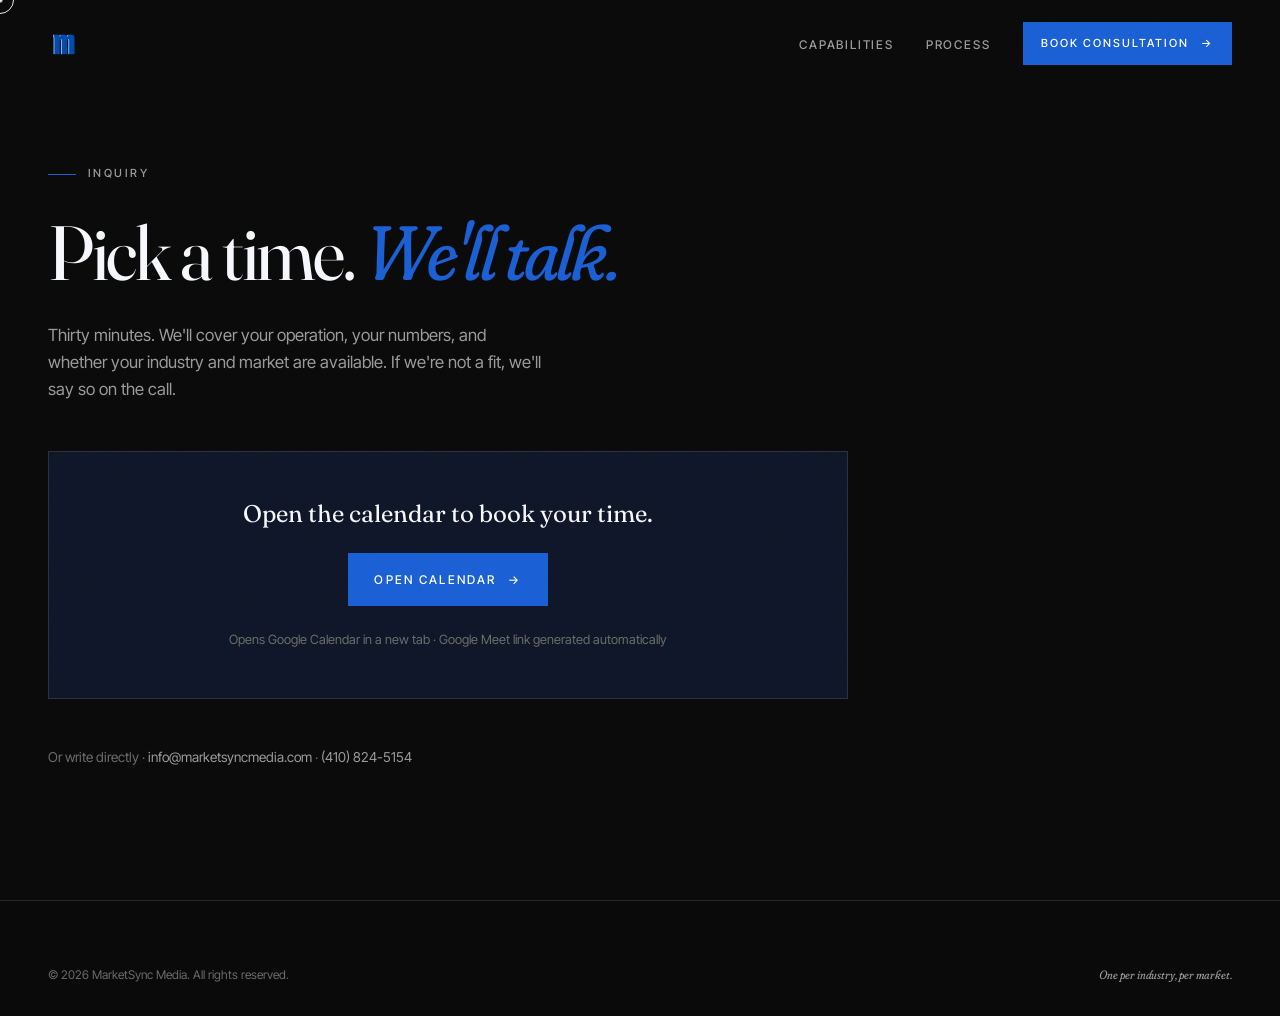
==== book.html @ 50beb219 "Initial commit" ====
<!DOCTYPE html>
<html lang="en">
<head>
  <meta charset="UTF-8">
  <meta name="viewport" content="width=device-width, initial-scale=1.0">
  <title>Book a Consultation — MarketSync Media</title>
  <link rel="icon" type="image/png" href="images/logo-m.png">
  <link rel="stylesheet" href="css/style.css">
</head>
<body>

  <div class="cursor-dot" aria-hidden="true"></div>
  <div class="cursor-ring" aria-hidden="true"></div>
  <div class="grain" aria-hidden="true"></div>

  <nav class="site-nav">
    <a href="index.html" class="nav-wordmark" aria-label="MarketSync Media">
      <img src="images/logo-m.png" alt="" class="nav-logo-mark" width="36" height="36">
    </a>
    <ul class="nav-links">
      <li><a href="index.html#capabilities">Capabilities</a></li>
      <li><a href="index.html#process">Process</a></li>
      <li><a href="book.html" class="btn btn--primary nav-cta">Book Consultation <span class="arrow">→</span></a></li>
    </ul>
    <button class="nav-hamburger" aria-label="Open menu"><span></span><span></span></button>
  </nav>

  <div class="mobile-menu">
    <ul class="mobile-menu-links">
      <li><a href="index.html">Home</a></li>
      <li><a href="index.html#capabilities">Capabilities</a></li>
      <li><a href="index.html#process">Process</a></li>
      <li><a href="book.html">Book Consultation</a></li>
    </ul>
    <div class="mobile-menu-footer">
      info@marketsyncmedia.com · (410) 824-5154
    </div>
  </div>

  <section class="section--ink" style="min-height: 100vh; display: flex; align-items: center; padding-top: 8rem;">
    <div class="container reveal">
      <span class="eyebrow"><span class="dash"></span>Inquiry</span>
      <h1 style="font-family: var(--font-display); font-size: clamp(2.5rem, 6vw, 5.5rem); line-height: 0.98; letter-spacing: -0.03em; margin: 2rem 0; max-width: 18ch;">
        Pick a time. <em class="italic accent">We'll talk.</em>
      </h1>
      <p style="font-size: 1.05rem; color: var(--text-muted); max-width: 50ch; line-height: 1.6; margin-bottom: 3rem;">
        Thirty minutes. We'll cover your operation, your numbers, and whether your industry and market are available. If we're not a fit, we'll say so on the call.
      </p>

      <div style="max-width: 800px; border: 1px solid var(--line); padding: 3rem; background: var(--ink-soft); text-align: center;">
        <p style="font-family: var(--font-display); font-size: 1.5rem; margin-bottom: 1.5rem; line-height: 1.2;">Open the calendar to book your time.</p>
        <a href="https://calendar.app.google/Ds8aKNhHqWmzPbqA7" target="_blank" rel="noopener" class="btn btn--primary">Open Calendar <span class="arrow">→</span></a>
        <p style="font-size: 0.8rem; color: var(--text-soft); margin-top: 1.5rem;">Opens Google Calendar in a new tab · Google Meet link generated automatically</p>
      </div>

      <div style="margin-top: 3rem; font-size: 0.85rem; color: var(--text-soft);">
        Or write directly · <a href="mailto:info@marketsyncmedia.com" style="color: var(--text-muted); border-bottom: 1px solid transparent;">info@marketsyncmedia.com</a> · <a href="tel:+14108245154" style="color: var(--text-muted); border-bottom: 1px solid transparent;">(410) 824-5154</a>
      </div>
    </div>
  </section>

  <footer class="site-footer">
    <div class="container">
      <div class="footer-bottom" style="border-top: none; padding-top: 0;">
        <div>© 2026 MarketSync Media. All rights reserved.</div>
        <div class="right">One per industry, per market.</div>
      </div>
    </div>
  </footer>

  <script src="js/main.js"></script>
</body>
</html>
---- css/style.css ----
@import url('https://fonts.googleapis.com/css2?family=Fraunces:ital,opsz,wght@0,9..144,300..700;1,9..144,300..700&family=Inter+Tight:wght@300;400;500;600&display=swap');

:root {
  --ink: #0a0a0a;
  --ink-soft: #0f1628;
  --paper: #f5f7fc;
  --bone: #e3eaf5;
  --accent: #1a5fd4;
  --accent-bright: #6eb5ff;
  --accent-deep: #0d2d6b;
  --text-inverse: #f5f7fc;
  --text-muted: #9a9a9a;
  --text-soft: #6b6b6b;
  --line: rgba(245, 247, 252, 0.12);
  --line-paper: rgba(15, 15, 15, 0.1);

  --font-display: 'Fraunces', serif;
  --font-body: 'Inter Tight', system-ui, sans-serif;

  --ease: cubic-bezier(0.16, 1, 0.3, 1);
  --ease-smooth: cubic-bezier(0.25, 1, 0.5, 1);

  --container: 1320px;
}

*, *::before, *::after {
  box-sizing: border-box;
  margin: 0;
  padding: 0;
}

html {
  scroll-behavior: smooth;
}

body {
  background:
    radial-gradient(1200px 700px at 15% -10%, rgba(110, 181, 255, 0.16), transparent 60%),
    radial-gradient(900px 600px at 85% 0%, rgba(26, 95, 212, 0.14), transparent 55%),
    linear-gradient(180deg, var(--ink) 0%, var(--ink-soft) 100%);
  color: var(--text-inverse);
  font-family: var(--font-body);
  font-weight: 400;
  font-size: 1rem;
  line-height: 1.6;
  -webkit-font-smoothing: antialiased;
  -moz-osx-font-smoothing: grayscale;
  overflow-x: hidden;
  cursor: none;
}

body.is-menu-open {
  overflow: hidden;
}

button {
  background: none;
  border: none;
  font-family: inherit;
  cursor: none;
  color: inherit;
}

a {
  color: inherit;
  text-decoration: none;
  cursor: none;
}

/* ─── CUSTOM CURSOR ─── */
.cursor-dot, .cursor-ring {
  position: fixed;
  top: 0;
  left: 0;
  pointer-events: none;
  z-index: 9999;
  border-radius: 50%;
  transform: translate(-50%, -50%);
  mix-blend-mode: difference;
}

.cursor-dot {
  width: 5px;
  height: 5px;
  background: var(--paper);
  transition: width 0.2s var(--ease-smooth), height 0.2s var(--ease-smooth);
}

.cursor-ring {
  width: 28px;
  height: 28px;
  border: 1px solid var(--paper);
  transition: width 0.4s var(--ease), height 0.4s var(--ease), transform 0.1s var(--ease-smooth);
}

.cursor-ring.is-hover {
  width: 52px;
  height: 52px;
  border-color: var(--accent);
}

.cursor-dot.is-hover {
  width: 0;
  height: 0;
}

@media (max-width: 968px) {
  .cursor-dot, .cursor-ring { display: none; }
  body, button, a { cursor: auto; }
}

/* ─── GRAIN ─── */
.grain {
  position: fixed;
  inset: 0;
  pointer-events: none;
  z-index: 9000;
  opacity: 0.04;
  mix-blend-mode: overlay;
  background-image: url("data:image/svg+xml,%3Csvg viewBox='0 0 400 400' xmlns='http://www.w3.org/2000/svg'%3E%3Cfilter id='n'%3E%3CfeTurbulence type='fractalNoise' baseFrequency='0.95' numOctaves='2' stitchTiles='stitch'/%3E%3C/filter%3E%3Crect width='100%25' height='100%25' filter='url(%23n)'/%3E%3C/svg%3E");
}

/* ─── TYPOGRAPHY ─── */
h1, h2, h3, h4 {
  font-family: var(--font-display);
  font-weight: 400;
  line-height: 0.98;
  letter-spacing: -0.02em;
  font-variation-settings: "opsz" 144;
}

.eyebrow {
  font-family: var(--font-body);
  font-size: 0.7rem;
  font-weight: 500;
  letter-spacing: 0.22em;
  text-transform: uppercase;
  color: var(--text-muted);
  display: inline-flex;
  align-items: center;
  gap: 0.75rem;
}

.eyebrow .dash {
  width: 28px;
  height: 1px;
  background: var(--accent);
}

.section--paper .eyebrow { color: var(--text-soft); }

.italic {
  font-style: italic;
  font-variation-settings: "opsz" 144, "SOFT" 100;
}

.accent { color: var(--accent); }

/* ─── LAYOUT ─── */
.container {
  width: 100%;
  max-width: var(--container);
  margin: 0 auto;
  padding: 0 clamp(1.5rem, 4vw, 3rem);
}

section {
  padding: clamp(4rem, 8vw, 8rem) 0;
}

.section--ink { background: var(--ink); color: var(--text-inverse); }
.section--paper { background: var(--paper); color: var(--ink); }

/* ─── BUTTONS ─── */
.btn {
  display: inline-flex;
  align-items: center;
  gap: 0.75rem;
  padding: 1rem 1.6rem;
  font-family: var(--font-body);
  font-size: 0.75rem;
  font-weight: 500;
  letter-spacing: 0.18em;
  text-transform: uppercase;
  border: 1px solid transparent;
  position: relative;
  overflow: hidden;
  transition: color 0.4s var(--ease-smooth);
  white-space: nowrap;
}

.btn::before, .btn::after {
  content: '';
  position: absolute;
  inset: 0;
  z-index: -1;
  transition: transform 0.5s var(--ease);
}

.btn::before { background: var(--paper); transform: translateY(0); }
.btn::after { background: var(--accent); transform: translateY(101%); }

.btn:hover::before { transform: translateY(-101%); }
.btn:hover::after { transform: translateY(0); }

.btn--primary::before,
.btn--primary::after,
.btn--ghost::before,
.btn--ghost::after {
  display: none;
}

.btn--primary {
  background: #1a5fd4;
  color: #fff;
  border-color: transparent;
  transition: background 0.35s var(--ease-smooth), color 0.35s var(--ease-smooth);
}

.btn--primary:hover {
  background: #6eb5ff;
  color: #fff;
}

.btn--ghost {
  border: 1px solid #1a5fd4;
  color: #1a5fd4;
  background: transparent;
  transition: border-color 0.35s var(--ease-smooth), color 0.35s var(--ease-smooth);
}

.btn--ghost:hover {
  border-color: #6eb5ff;
  color: #6eb5ff;
}

.btn .arrow {
  display: inline-block;
  transition: transform 0.4s var(--ease-smooth);
}

.btn:hover .arrow { transform: translateX(3px); }

.text-link {
  display: inline-flex;
  align-items: center;
  gap: 0.5rem;
  font-size: 0.8125rem;
  font-weight: 500;
  letter-spacing: 0.1em;
  text-transform: uppercase;
  border-bottom: 1px solid currentColor;
  padding-bottom: 0.25rem;
  transition: color 0.3s, gap 0.3s var(--ease-smooth);
}

.text-link:hover { color: var(--accent); gap: 0.875rem; }

/* ─── NAV ─── */
.site-nav {
  position: fixed;
  top: 0;
  left: 0;
  right: 0;
  z-index: 1000;
  padding: 1.4rem clamp(1.5rem, 4vw, 3rem);
  display: flex;
  align-items: center;
  justify-content: space-between;
  transition: background 0.5s var(--ease-smooth), backdrop-filter 0.5s, padding 0.4s var(--ease-smooth), border-color 0.5s;
  border-bottom: 1px solid transparent;
}

.site-nav.is-scrolled {
  background: rgba(10, 10, 10, 0.78);
  backdrop-filter: blur(18px) saturate(140%);
  -webkit-backdrop-filter: blur(18px) saturate(140%);
  padding: 0.85rem clamp(1.5rem, 4vw, 3rem);
  border-bottom-color: var(--line);
}

.nav-wordmark {
  display: flex;
  align-items: center;
  flex-shrink: 0;
}

.nav-logo-mark {
  display: block;
  height: 32px;
  width: auto;
}

.nav-links {
  display: flex;
  align-items: center;
  gap: 2rem;
  list-style: none;
}

.nav-links a:not(.btn) {
  font-size: 0.75rem;
  font-weight: 500;
  letter-spacing: 0.15em;
  text-transform: uppercase;
  color: var(--text-muted);
  position: relative;
  padding: 0.5rem 0;
  transition: color 0.3s;
}

.nav-links a:not(.btn)::after {
  content: '';
  position: absolute;
  bottom: 0;
  left: 0;
  width: 0;
  height: 1px;
  background: var(--accent);
  transition: width 0.4s var(--ease-smooth);
}

.nav-links a:not(.btn):hover { color: var(--paper); }
.nav-links a:not(.btn):hover::after { width: 100%; }

.nav-cta { padding: 0.7rem 1.1rem; font-size: 0.7rem; }

.nav-hamburger {
  display: none;
  width: 32px;
  height: 32px;
  position: relative;
  z-index: 1100;
}

.nav-hamburger span {
  position: absolute;
  left: 6px;
  right: 6px;
  height: 1px;
  background: var(--paper);
  transition: transform 0.4s var(--ease), opacity 0.3s;
}

.nav-hamburger span:nth-child(1) { top: 12px; }
.nav-hamburger span:nth-child(2) { top: 20px; }

body.is-menu-open .nav-hamburger span:nth-child(1) {
  transform: translateY(4px) rotate(45deg);
}
body.is-menu-open .nav-hamburger span:nth-child(2) {
  transform: translateY(-4px) rotate(-45deg);
}

.mobile-menu {
  position: fixed;
  inset: 0;
  background: var(--ink);
  z-index: 1050;
  display: flex;
  flex-direction: column;
  justify-content: center;
  padding: clamp(2rem, 6vw, 4rem);
  transform: translateY(-100%);
  transition: transform 0.7s var(--ease);
}

body.is-menu-open .mobile-menu { transform: translateY(0); }

.mobile-menu-links {
  list-style: none;
  display: flex;
  flex-direction: column;
  gap: 1.25rem;
}

.mobile-menu-links a {
  font-family: var(--font-display);
  font-size: clamp(2.25rem, 9vw, 4.5rem);
  line-height: 1;
  letter-spacing: -0.03em;
  color: var(--paper);
  transition: color 0.4s;
}

.mobile-menu-links a:hover { color: var(--accent); }

.mobile-menu-footer {
  margin-top: auto;
  padding-top: 2rem;
  border-top: 1px solid var(--line);
  font-size: 0.85rem;
  color: var(--text-muted);
}

@media (max-width: 868px) {
  .nav-links { display: none; }
  .nav-hamburger { display: block; }
}

/* ════════════════════════════════════════════════
   HERO — small, precise, institutional
   ════════════════════════════════════════════════ */
.hero {
  min-height: 92vh;
  display: flex;
  flex-direction: column;
  justify-content: center;
  position: relative;
  padding: clamp(8rem, 14vw, 12rem) 0 clamp(4rem, 8vw, 8rem);
  overflow: hidden;
}

.hero-grid-bg {
  position: absolute;
  inset: 0;
  background-image:
    linear-gradient(to right, rgba(26, 95, 212, 0.05) 1px, transparent 1px),
    linear-gradient(to bottom, rgba(110, 181, 255, 0.04) 1px, transparent 1px);
  background-size: 60px 60px;
  pointer-events: none;
  mask-image: radial-gradient(ellipse at center, black 0%, transparent 75%);
}

.hero-top {
  display: flex;
  align-items: center;
  justify-content: space-between;
  margin-bottom: clamp(3rem, 6vw, 5rem);
  flex-wrap: wrap;
  gap: 1rem;
  position: relative;
  z-index: 2;
}

.hero-meta {
  font-size: 0.7rem;
  letter-spacing: 0.2em;
  text-transform: uppercase;
  color: var(--text-muted);
  display: flex;
  align-items: center;
  gap: 1rem;
}

.hero-meta .dot {
  width: 5px;
  height: 5px;
  background: var(--accent);
  border-radius: 50%;
  animation: pulse 2.4s var(--ease) infinite;
}

@keyframes pulse {
  0%, 100% { opacity: 1; transform: scale(1); }
  50% { opacity: 0.4; transform: scale(0.7); }
}

.hero-content {
  position: relative;
  z-index: 2;
}

.hero h1 {
  font-size: clamp(2.5rem, 7.5vw, 7.5rem);
  line-height: 0.95;
  letter-spacing: -0.03em;
  font-weight: 400;
  margin-bottom: clamp(2rem, 3.5vw, 3rem);
  max-width: 20ch;
}

.hero h1 .line { display: block; overflow: hidden; }
.hero h1 .line-inner {
  display: block;
  transform: translateY(110%);
  animation: rise 1.1s var(--ease) forwards;
}

.hero h1 .line:nth-child(1) .line-inner { animation-delay: 0.1s; }
.hero h1 .line:nth-child(2) .line-inner { animation-delay: 0.22s; }

@keyframes rise {
  to { transform: translateY(0); }
}

.hero h1 em {
  font-style: italic;
  color: var(--accent);
  font-variation-settings: "opsz" 144, "SOFT" 100;
}

.hero-bottom {
  display: grid;
  grid-template-columns: 1fr auto;
  gap: clamp(2rem, 5vw, 5rem);
  align-items: end;
  margin-top: clamp(2rem, 3vw, 3rem);
  opacity: 0;
  animation: fadeIn 1s var(--ease-smooth) 0.6s forwards;
}

@keyframes fadeIn { to { opacity: 1; } }

.hero-lede {
  font-size: clamp(1rem, 1.1vw, 1.15rem);
  line-height: 1.55;
  color: var(--text-muted);
  max-width: 44ch;
  font-weight: 300;
}

@media (max-width: 768px) {
  .hero-bottom { grid-template-columns: 1fr; }
}

.hero-side {
  position: absolute;
  right: clamp(1rem, 3vw, 2rem);
  bottom: 2rem;
  font-size: 0.65rem;
  letter-spacing: 0.3em;
  text-transform: uppercase;
  color: var(--text-soft);
  writing-mode: vertical-rl;
  transform: rotate(180deg);
}

@media (max-width: 968px) {
  .hero-side { display: none; }
}

/* ════════════════════════════════════════════════
   CLIENT STRIP (Marquee of real names)
   ════════════════════════════════════════════════ */
.client-strip {
  border-top: 1px solid var(--line);
  border-bottom: 1px solid var(--line);
  padding: 1.5rem 0;
  overflow: hidden;
  background: var(--ink);
}

.client-strip-inner {
  display: flex;
  align-items: center;
  gap: 4rem;
  padding-left: 4rem;
}

.client-strip-label {
  font-size: 0.65rem;
  letter-spacing: 0.25em;
  text-transform: uppercase;
  color: var(--text-soft);
  white-space: nowrap;
  flex-shrink: 0;
}

.client-marquee {
  overflow: hidden;
  flex: 1;
}

.client-marquee-track {
  display: flex;
  gap: 3rem;
  white-space: nowrap;
  animation: scroll 45s linear infinite;
  font-family: var(--font-display);
  font-size: clamp(1.1rem, 1.6vw, 1.5rem);
  letter-spacing: -0.01em;
  color: var(--text-muted);
}

.client-marquee-track .item {
  display: inline-flex;
  align-items: center;
  gap: 3rem;
}

.client-marquee-track .sep {
  width: 5px;
  height: 5px;
  background: var(--accent);
  border-radius: 50%;
  flex-shrink: 0;
}

@keyframes scroll {
  from { transform: translateX(0); }
  to { transform: translateX(-50%); }
}

/* ════════════════════════════════════════════════
   PROOF — 3 stat tiles
   ════════════════════════════════════════════════ */
.proof {
  padding: clamp(5rem, 9vw, 9rem) 0;
}

.proof-head {
  display: grid;
  grid-template-columns: 1fr auto;
  gap: 2rem;
  align-items: end;
  margin-bottom: clamp(3rem, 5vw, 4.5rem);
}

.proof-head h2 {
  font-size: clamp(2rem, 4.5vw, 4rem);
  max-width: 18ch;
  line-height: 1;
}

.proof-head h2 em {
  font-style: italic;
  color: var(--accent);
  font-variation-settings: "opsz" 144, "SOFT" 100;
}

.proof-grid {
  display: grid;
  grid-template-columns: repeat(3, 1fr);
  gap: 1px;
  background: var(--line);
  border-top: 1px solid var(--line);
  border-bottom: 1px solid var(--line);
}

.proof-tile {
  background: var(--ink);
  padding: clamp(2rem, 3vw, 2.75rem);
  position: relative;
  overflow: hidden;
  transition: background 0.5s var(--ease-smooth);
  min-height: 280px;
  display: flex;
  flex-direction: column;
}

.proof-tile::before {
  content: '';
  position: absolute;
  inset: 0;
  background: linear-gradient(160deg, transparent 0%, rgba(26, 95, 212, 0.06) 100%);
  opacity: 0;
  transition: opacity 0.5s var(--ease-smooth);
}

.proof-tile:hover::before { opacity: 1; }

.proof-tile-eyebrow {
  font-size: 0.7rem;
  letter-spacing: 0.2em;
  text-transform: uppercase;
  color: var(--text-muted);
  margin-bottom: 1.5rem;
}

.proof-tile-eyebrow .num {
  color: var(--accent);
  margin-right: 0.5rem;
}

.proof-stat {
  font-family: var(--font-display);
  font-size: clamp(3rem, 5.5vw, 5rem);
  line-height: 0.95;
  letter-spacing: -0.035em;
  margin-bottom: 0.5rem;
  font-weight: 400;
  font-variation-settings: "opsz" 144;
}

.proof-stat em {
  font-style: italic;
  color: var(--accent);
  font-variation-settings: "opsz" 144, "SOFT" 100;
}

.proof-stat-label {
  font-size: 0.7rem;
  letter-spacing: 0.18em;
  text-transform: uppercase;
  color: var(--text-soft);
  margin-bottom: auto;
  padding-bottom: 2rem;
}

.proof-tile-meta {
  border-top: 1px solid var(--line);
  padding-top: 1.25rem;
  font-size: 0.8125rem;
  color: var(--text-muted);
  line-height: 1.5;
}

.proof-tile-meta strong {
  display: block;
  color: var(--paper);
  font-weight: 500;
  margin-bottom: 0.15rem;
}

@media (max-width: 968px) {
  .proof-grid { grid-template-columns: 1fr; }
}

/* ════════════════════════════════════════════════
   PRINCIPLES (Why us — 3 bullets)
   ════════════════════════════════════════════════ */
.principles {
  padding: clamp(5rem, 9vw, 9rem) 0;
}

.principles-head {
  margin-bottom: clamp(3rem, 5vw, 4.5rem);
}

.principles-head h2 {
  font-size: clamp(2rem, 4.5vw, 4rem);
  max-width: 22ch;
  margin-top: 1.5rem;
  color: var(--ink);
}

.principles-head h2 em {
  font-style: italic;
  color: var(--accent);
  font-variation-settings: "opsz" 144, "SOFT" 100;
}

.principles-grid {
  display: grid;
  grid-template-columns: repeat(3, 1fr);
  gap: clamp(2rem, 4vw, 4rem);
}

.principle {
  border-top: 1px solid var(--line-paper);
  padding-top: 1.75rem;
  position: relative;
}

.principle-num {
  font-family: var(--font-display);
  font-style: italic;
  font-size: 1rem;
  color: var(--accent);
  margin-bottom: 1.25rem;
  font-variation-settings: "opsz" 144, "SOFT" 100;
}

.principle h3 {
  font-size: clamp(1.25rem, 1.7vw, 1.6rem);
  line-height: 1.1;
  letter-spacing: -0.01em;
  margin-bottom: 1rem;
  color: var(--ink);
}

.principle p {
  font-size: 0.95rem;
  line-height: 1.6;
  color: var(--text-soft);
}

@media (max-width: 868px) {
  .principles-grid { grid-template-columns: 1fr; gap: 2.5rem; }
}

/* ════════════════════════════════════════════════
   CAPABILITIES (Services — 6 items)
   ════════════════════════════════════════════════ */
.capabilities {
  padding: clamp(5rem, 9vw, 9rem) 0;
}

.cap-head {
  display: grid;
  grid-template-columns: 1fr auto;
  gap: 2rem;
  align-items: end;
  margin-bottom: clamp(3rem, 5vw, 4.5rem);
}

.cap-head h2 {
  font-size: clamp(2rem, 4.5vw, 4rem);
  max-width: 18ch;
}

.cap-head h2 em {
  font-style: italic;
  color: var(--accent);
  font-variation-settings: "opsz" 144, "SOFT" 100;
}

.cap-list {
  display: grid;
  grid-template-columns: repeat(2, 1fr);
  gap: 1px;
  background: var(--line);
  border-top: 1px solid var(--line);
  border-bottom: 1px solid var(--line);
}

.cap-row {
  background: var(--ink);
  padding: clamp(1.5rem, 2.5vw, 2.25rem);
  display: grid;
  grid-template-columns: auto 1fr;
  gap: clamp(1.5rem, 2.5vw, 2.25rem);
  align-items: start;
  transition: background 0.5s var(--ease-smooth);
}

.cap-row:hover { background: var(--ink-soft); }

.cap-num {
  font-family: var(--font-display);
  font-style: italic;
  font-size: 1rem;
  color: var(--accent);
  padding-top: 0.4rem;
  font-variation-settings: "opsz" 144, "SOFT" 100;
}

.cap-content h3 {
  font-size: clamp(1.15rem, 1.5vw, 1.4rem);
  line-height: 1.1;
  margin-bottom: 0.6rem;
}

.cap-content p {
  font-size: 0.9rem;
  line-height: 1.55;
  color: var(--text-muted);
  max-width: 38ch;
}

@media (max-width: 768px) {
  .cap-list { grid-template-columns: 1fr; }
}

/* ════════════════════════════════════════════════
   CLOSING CTA
   ════════════════════════════════════════════════ */
.closing {
  padding: clamp(6rem, 11vw, 11rem) 0;
  text-align: center;
  border-top: 1px solid var(--line);
}

.closing-eyebrow {
  margin-bottom: 2rem;
}

.closing h2 {
  font-size: clamp(2.25rem, 6vw, 5.5rem);
  line-height: 0.98;
  letter-spacing: -0.03em;
  margin-bottom: 1.75rem;
  max-width: 18ch;
  margin-left: auto;
  margin-right: auto;
}

.closing h2 em {
  font-style: italic;
  color: var(--accent);
  font-variation-settings: "opsz" 144, "SOFT" 100;
}

.closing p {
  font-size: clamp(0.95rem, 1.1vw, 1.1rem);
  color: var(--text-muted);
  margin-bottom: 2.5rem;
  max-width: 44ch;
  margin-left: auto;
  margin-right: auto;
  line-height: 1.55;
  font-weight: 300;
}

.closing-meta {
  margin-top: 2rem;
  font-size: 0.8rem;
  color: var(--text-soft);
  letter-spacing: 0.05em;
}

.closing-meta a {
  color: var(--text-muted);
  border-bottom: 1px solid transparent;
  transition: color 0.3s, border-color 0.3s;
}

.closing-meta a:hover { color: var(--accent); border-color: var(--accent); }

/* ════════════════════════════════════════════════
   FOOTER
   ════════════════════════════════════════════════ */
.site-footer {
  background: var(--ink);
  border-top: 1px solid var(--line);
  padding: clamp(3rem, 5vw, 4.5rem) 0 2rem;
}

.footer-grid {
  display: grid;
  grid-template-columns: 2fr 1fr 1fr 1fr;
  gap: clamp(2rem, 4vw, 4rem);
  margin-bottom: clamp(2rem, 4vw, 3.5rem);
}

.footer-col h4 {
  font-family: var(--font-body);
  font-size: 0.65rem;
  font-weight: 500;
  letter-spacing: 0.22em;
  text-transform: uppercase;
  color: var(--accent);
  margin-bottom: 1.25rem;
}

.footer-col ul { list-style: none; display: flex; flex-direction: column; gap: 0.6rem; }

.footer-col a, .footer-col p {
  color: var(--text-muted);
  font-size: 0.875rem;
  line-height: 1.5;
  transition: color 0.3s;
}

.footer-col a:hover { color: var(--accent); }

.footer-brand {
  display: flex;
  align-items: center;
  gap: 0.75rem;
  margin-bottom: 0.5rem;
}

.footer-logo-mark {
  height: 36px;
  width: auto;
  flex-shrink: 0;
}

.footer-name {
  font-family: var(--font-display);
  font-size: clamp(1.5rem, 2.5vw, 2.2rem);
  line-height: 1;
  letter-spacing: -0.02em;
}

.footer-name .dot {
  display: inline-block;
  width: 6px;
  height: 6px;
  background: var(--accent);
  border-radius: 50%;
  margin: 0 0.2rem 0 0.15rem;
}

.footer-tag {
  font-size: 0.8rem;
  color: var(--text-soft);
  margin-top: 0;
  max-width: 30ch;
  line-height: 1.5;
}

.footer-bottom {
  display: grid;
  grid-template-columns: 1fr 1fr;
  gap: 1rem;
  padding-top: 1.75rem;
  border-top: 1px solid var(--line);
  font-size: 0.75rem;
  color: var(--text-soft);
  align-items: center;
}

.footer-bottom .right {
  text-align: right;
  font-style: italic;
  color: var(--text-muted);
  font-family: var(--font-display);
  font-variation-settings: "opsz" 144, "SOFT" 100;
}

@media (max-width: 868px) {
  .footer-grid { grid-template-columns: 1fr 1fr; }
}

@media (max-width: 580px) {
  .footer-grid { grid-template-columns: 1fr; }
  .footer-bottom { grid-template-columns: 1fr; }
  .footer-bottom .right { text-align: left; }
}

/* ─── REVEAL ─── */
.reveal {
  opacity: 0;
  transform: translateY(24px);
  transition: opacity 1s var(--ease-smooth), transform 1s var(--ease-smooth);
}

.reveal.is-visible {
  opacity: 1;
  transform: translateY(0);
}

.reveal-stagger > * {
  opacity: 0;
  transform: translateY(20px);
  transition: opacity 0.8s var(--ease-smooth), transform 0.8s var(--ease-smooth);
}

.reveal-stagger.is-visible > *:nth-child(1) { transition-delay: 0.05s; }
.reveal-stagger.is-visible > *:nth-child(2) { transition-delay: 0.15s; }
.reveal-stagger.is-visible > *:nth-child(3) { transition-delay: 0.25s; }
.reveal-stagger.is-visible > *:nth-child(4) { transition-delay: 0.35s; }
.reveal-stagger.is-visible > *:nth-child(5) { transition-delay: 0.45s; }
.reveal-stagger.is-visible > *:nth-child(6) { transition-delay: 0.55s; }

.reveal-stagger.is-visible > * {
  opacity: 1;
  transform: translateY(0);
}

::selection { background: var(--accent); color: var(--ink); }

/* ════════════════════════════════════════════════
   CAPABILITIES — PAPER VARIANT
   ════════════════════════════════════════════════ */
.cap-list-paper {
  display: grid;
  grid-template-columns: repeat(2, 1fr);
  gap: 1px;
  background: var(--line-paper);
  border-top: 1px solid var(--line-paper);
  border-bottom: 1px solid var(--line-paper);
}

.cap-row-paper {
  background: var(--paper);
  padding: clamp(1.5rem, 2.5vw, 2.25rem);
  display: grid;
  grid-template-columns: auto 1fr;
  gap: clamp(1.5rem, 2.5vw, 2.25rem);
  align-items: start;
  transition: background 0.5s var(--ease-smooth);
}

.cap-row-paper:hover { background: var(--bone); }

.cap-num-paper {
  font-family: var(--font-display);
  font-style: italic;
  font-size: 1.25rem;
  color: var(--accent);
  padding-top: 0.4rem;
  font-variation-settings: "opsz" 144, "SOFT" 100;
}

.cap-content-paper h3 {
  font-size: clamp(1.15rem, 1.5vw, 1.4rem);
  line-height: 1.1;
  margin-bottom: 0.6rem;
  color: var(--ink);
}

.cap-content-paper p {
  font-size: 0.9rem;
  line-height: 1.55;
  color: var(--text-soft);
  max-width: 38ch;
}

@media (max-width: 768px) {
  .cap-list-paper { grid-template-columns: 1fr; }
}

/* ════════════════════════════════════════════════
   PROCESS
   ════════════════════════════════════════════════ */
.process { padding: clamp(5rem, 9vw, 9rem) 0; }

.process-grid {
  display: grid;
  grid-template-columns: repeat(4, 1fr);
  gap: clamp(2rem, 3vw, 3rem);
}

.process-step {
  border-top: 1px solid var(--line);
  padding-top: 1.75rem;
}

.process-num {
  font-family: var(--font-display);
  font-style: italic;
  font-size: 1.25rem;
  color: var(--accent);
  margin-bottom: 1.25rem;
  display: block;
  font-variation-settings: "opsz" 144, "SOFT" 100;
}

.process-step h3 {
  font-size: clamp(1.15rem, 1.5vw, 1.4rem);
  line-height: 1.1;
  margin-bottom: 1rem;
  color: var(--text-inverse);
}

.process-step p {
  font-size: 0.9rem;
  line-height: 1.6;
  color: var(--text-muted);
}

@media (max-width: 968px) {
  .process-grid { grid-template-columns: repeat(2, 1fr); gap: 2.5rem; }
}
@media (max-width: 580px) {
  .process-grid { grid-template-columns: 1fr; }
}
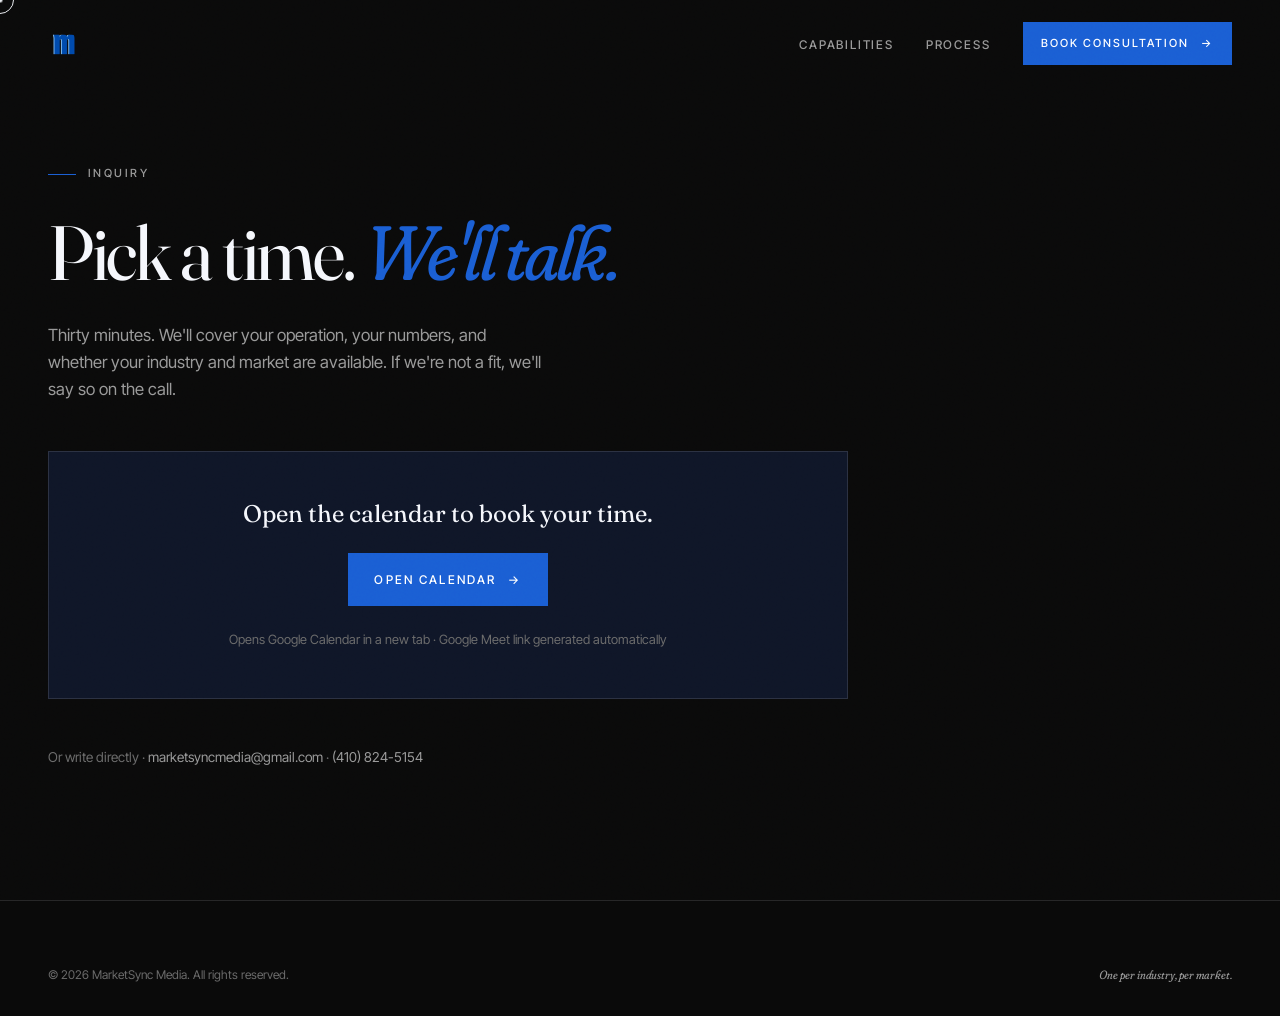
==== commit 16306158: "Update contact email to marketsyncmedia@gmail.com" ====
--- a/book.html
+++ b/book.html
@@ -33,7 +33,7 @@
       <li><a href="book.html">Book Consultation</a></li>
     </ul>
     <div class="mobile-menu-footer">
-      info@marketsyncmedia.com · (410) 824-5154
+      marketsyncmedia@gmail.com · (410) 824-5154
     </div>
   </div>
 
@@ -54,7 +54,7 @@
       </div>
 
       <div style="margin-top: 3rem; font-size: 0.85rem; color: var(--text-soft);">
-        Or write directly · <a href="mailto:info@marketsyncmedia.com" style="color: var(--text-muted); border-bottom: 1px solid transparent;">info@marketsyncmedia.com</a> · <a href="tel:+14108245154" style="color: var(--text-muted); border-bottom: 1px solid transparent;">(410) 824-5154</a>
+        Or write directly · <a href="mailto:marketsyncmedia@gmail.com" style="color: var(--text-muted); border-bottom: 1px solid transparent;">marketsyncmedia@gmail.com</a> · <a href="tel:+14108245154" style="color: var(--text-muted); border-bottom: 1px solid transparent;">(410) 824-5154</a>
       </div>
     </div>
   </section>
